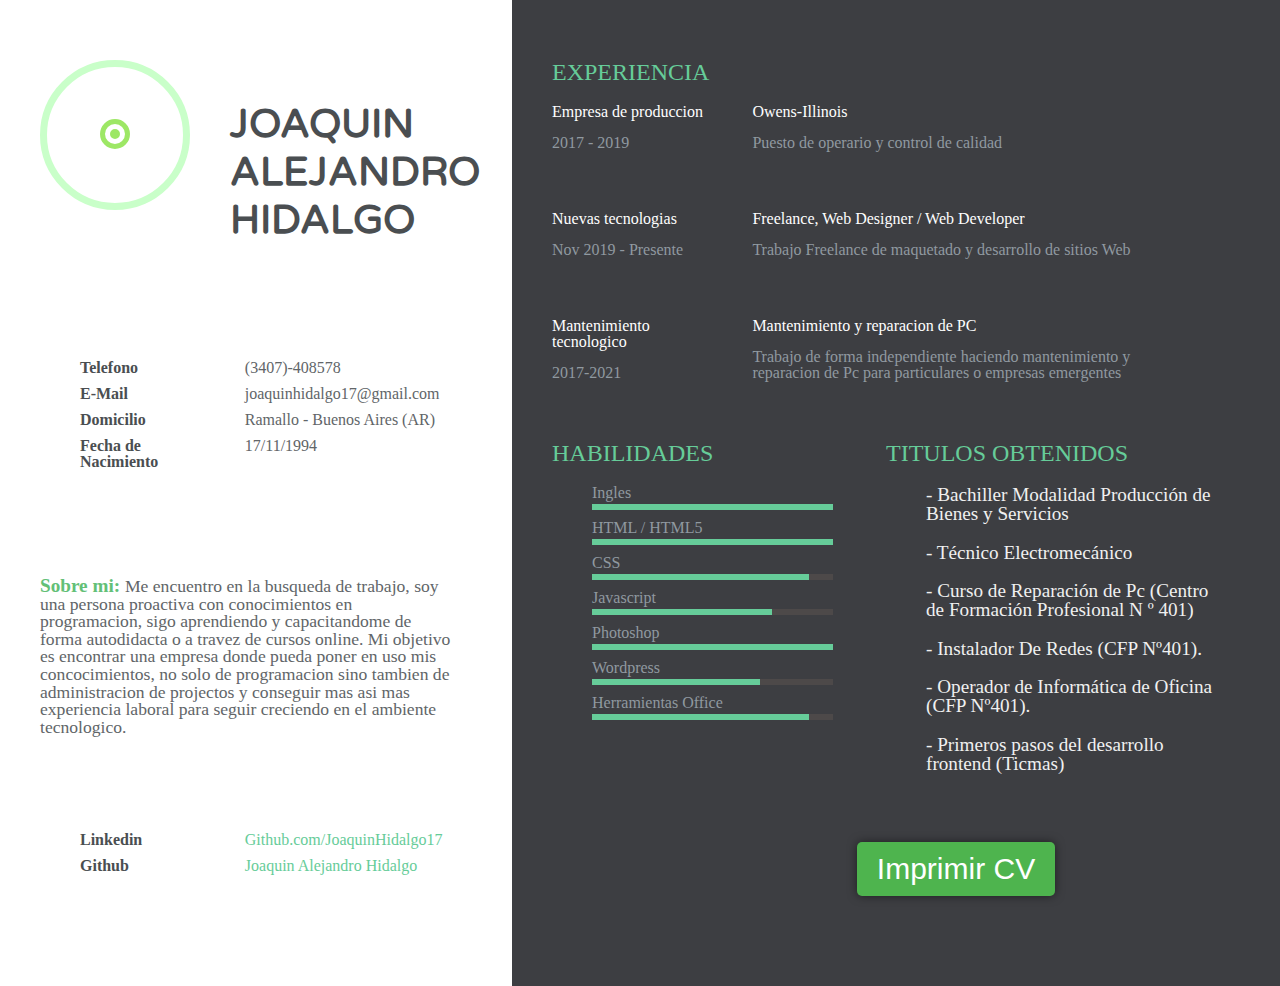
==== CV/index.html @ b627b4f5 "Add files via upload" ====
<!DOCTYPE html>
<html lang="es" >
<head>
  <meta charset="UTF-8">
  <title>CV</title>
  <meta name="viewport" content="width=device-width, initial-scale=1, maximum-scale=1">
  
  <link rel="stylesheet" href="style.css">

</head>
<body>

<div class="resume-wrapper">
	<section class="profile section-padding">
		<div class="container">
			<div class="picture-resume-wrapper">
        <div class="picture-resume">
        <span><img src="/imgn.jpg" alt="" /></span>
        
      </div>
         <div class="contenedor"></div>
 </div>
      <div class="name-wrapper">
        <h1>Joaquin Alejandro<br/>Hidalgo</h1>
      </div>
      <div class="contenedor"></div>
      <div class="contact-info contenedor">
      	<ul class="list-titles">
      		<li>Telefono</li>
      		<li>E-Mail</li>
      		<li>Domicilio</li>
          <li>Fecha de Nacimiento</li>
      	</ul>
        <ul class="list-content">
        	<li>(3407)-408578</li> 
        	<li>joaquinhidalgo17@gmail.com</li> 
        	<li>Ramallo - Buenos Aires (AR)</li> 
        	<li>17/11/1994</li> 
        </ul>
      </div>
      <div class="contact-presentation"> 
      	<p><span class="sobre-mi">Sobre mi: </span><span class="texto-sobre-mi"> Me encuentro en la busqueda de trabajo, soy una persona proactiva con conocimientos en programacion, sigo aprendiendo y capacitandome de forma autodidacta o a travez de cursos online.
          Mi objetivo es encontrar una empresa donde pueda poner en uso mis concocimientos, no solo de programacion sino tambien de administracion de projectos y conseguir mas asi mas experiencia laboral para seguir creciendo en el ambiente tecnologico. </p>
        </span></div>
      <div class="contact-social contenedor">
      	<ul class="list-titles">
      		<li>Linkedin</li>
      		<li>Github</li>
      	</ul>
        <ul class="list-content">
      		<li><a href="https://github.com/JoaquinHidalgo17">Github.com/JoaquinHidalgo17</a></li>
      		<li><a href="https://www.linkedin.com/in/joaquin-alejandro-hidalgo-6174b5220">Joaquin Alejandro Hidalgo</a></li>
      	</ul>
      </div>
		</div>
	</section>
  
  <section class="experience section-padding">
  	<div class="container">
  		<h3 class="experience-title">Experiencia</h3>
      
      <div class="experience-wrapper">
      	<div class="company-wrapper contenedor">
      		<div class="experience-title">Empresa de produccion</div> 
          <div class="time">2017 - 2019</div> 
      	</div>
        
        <div class="job-wrapper contenedor">
        	<div class="experience-title">Owens-Illinois </div> 
          <div class="company-description">
          	<p>Puesto de operario y control de calidad
            </p>  
          </div>
        </div>
        
        <div class="company-wrapper contenedor">
      		<div class="experience-title">Nuevas tecnologias</div> 
          <div class="time">Nov 2019 - Presente</div> 
      	</div>
        
         <div class="job-wrapper contenedor">
        	<div class="experience-title">Freelance, Web Designer / Web Developer</div> 
          <div class="company-description">
          	<p>Trabajo Freelance de maquetado y desarrollo de sitios Web</p> 
          </div>
        </div>
        
        <div class="company-wrapper contenedor">
      		<div class="experience-title">Mantenimiento tecnologico</div>
          <div class="time">2017-2021</div> 
      	</div> 
        
         <div class="job-wrapper contenedor">
        	<div class="experience-title">Mantenimiento y reparacion de PC</div>
          <div class="company-description">
          	<p>Trabajo de forma independiente haciendo mantenimiento y reparacion de Pc para particulares o empresas emergentes</p>   
          </div>
        </div>
        
      </div>
      
      <div class="section-wrapper contenedor">
      	<h3 class="section-title">Habilidades</h3>
        	<ul>
            <li class="skill-percentage">Ingles</li>
        		<li class="skill-percentage">HTML / HTML5</li>
        		<li class="skill-percentage">CSS</li>
        		<li class="skill-percentage">Javascript</li>
        		<li class="skill-percentage">Photoshop</li>
        		<li class="skill-percentage">Wordpress</li>
        		<li class="skill-percentage">Herramientas Office</li>
            
        	</ul>
        
      </div>
      
      <div class="section-wrapper contenedor">
        <h3 class="section-title">Titulos Obtenidos</h3>  
        <ul class="titles">
          <li>- Bachiller Modalidad Producción de Bienes y Servicios</li>
          <li>- Técnico Electromecánico</li>
          <li>- Curso de Reparación de Pc (Centro de Formación 
            Profesional N º 401)</li>
          <li>- Instalador De Redes (CFP Nº401).</li>
          <li>- Operador de Informática de Oficina (CFP Nº401).</li>
          <li>- Primeros pasos del desarrollo frontend (Ticmas)</li>
        </ul>
      </div>
     
  	</div>
      <button class="imprimir">Imprimir CV</button>
  </section>
  
  <div class="contenedor"></div>
  
</div>



<script  src="jscript.js"></script>

</body>
</html>
---- CV/style.css ----
@import url(https://fonts.googleapis.com/css?family=Varela+Round);
@import url(https://fonts.googleapis.com/css?family=Open+Sans:400,300,600,700);
*, *::after, *::before {
  box-sizing: border-box;
}

html, body {
  height: 100%;
}

body {
  font-family: 'Open Sans', sans-serif;
  line-height: 1.5em;
}

a {
  color: #66cc99;
  text-decoration: none;
}

.contenedor::after, .contenedor::before {
  content: " ";
  display: table;
}

.contenedor::after {
  clear: both;
}

.sobre-mi {
  color: #63c077;
  font-weight: 800;
  font-size: 1.2em;
}
.texto-sobre-mi{
  font-size: 1.1em;
}
.resume-wrapper {
  position: relative;
  text-align: center;
  height: 100%;
}

.container {
  min-height: 600px;
}

.profile {
  background: #ffffff;
  width: 40%;
  float: left;
  height: 100%;
  color: #616568;
}
@media (max-width: 850px) {
  .profile {
    width: 100%;
  }
}
.profile .name-wrapper {
  float: left;
  width: 60%;
}
.profile h1 {
  font-size: 2.5em;
  text-align: left;
  font-family: 'Varela Round', sans-serif;
  color: #4a4e51;
  line-height: 1em;
  padding-top: 40px;
  padding-left: 10%;
  font-weight: 600;
  text-transform: uppercase;
  line-height: 1.2;
}
@media (max-width: 1200px) {
  .profile h1 {
    padding-top: 20px;
  }
}
@media (max-width: 450px) {
  .profile h1 {
    font-size: 1.7em;
    padding-top: 20px;
  }
}
@media (max-width: 450px) {
  .picture-resume img {
    width: 120px;
    height: 120px;
  }
  
  .experience .company-wrapper,
  .experience .job-wrapper,
  .section-wrapper {
    width: 100%;
    padding-right: 0;
  }
}
.profile li {
  margin-bottom: 10px;
}
.profile .picture-resume-wrapper {
  width: 40%;
  display: block;
  float: left;
  
}
@media (max-width: 1200px) {
  .profile .picture-resume-wrapper {
    width: 100%;
  }
}
.profile .picture-resume {
  width: 220px;
  height: 220px;
  background-size: cover;
  border-radius: 50%;
  margin-right: 0px;
  display: table;
  position: relative;
  vertical-align: middle;
  border: 7px solid rgb(201, 255, 201)
  
}
.profile .picture-resume span {
  display: table-cell;
  vertical-align: middle;
  position: relative;
  margin: 0 auto;
  z-index: 10;
  text-align: center;
  
}
.profile .picture-resume img {
  border-radius: 50%;
  width: 130px;
  border: 15px double rgba(134, 225, 64, 0.807)
  
}
@media (max-width: 1500px) {
  .profile .picture-resume img {
    width: 80px;
  }
}
@media (max-width: 1200px) {
  .profile .picture-resume img {
    width: 120px;
    height: 120px;
    
  }
}
@media (max-width: 1500px) {
  .profile .picture-resume {
    width: 150px;
    height: 150px;
  }
}
@media (max-width: 1200px) {
  .profile .picture-resume {
    width: 200px;
    height: 200px;
  }
}
@media (max-width: 450px) {
  .profile {
    width: 180px;
    height: 180px;
  }
}
.profile .contact-info {
  margin-top: 100px;
  font-weight: 300;
}
@media (max-width: 1200px) {
  .profile .contact-info {
    margin-top: 70px;
  }
}
@media (max-width: 450px) {
  .profile .contact-info {
    margin-top: 50px;
  }
}
.profile .list-titles {
  float: left;
  text-align: left;
  font-weight: 600;
  width: 40%;
  color: #4a4e51;
}
.profile .list-content {
  float: left;
  width: 60%;
  text-align: left;
  font-weight: 300;
}
.profile .contact-presentation {
  text-align: left;
  font-weight: 300;
  margin-top: 80px;
  margin-bottom: 80px;
}
@media (max-width: 1200px) {
  .profile .contact-presentation {
    margin-top: 50px;
    margin-bottom: 50px;
  }
}
@media (max-width: 850px) {
  .profile .contact-presentation {
    margin-top: 30px;
    margin-bottom: 30px;
  }
}
.profile svg {
  width: 100%;
  position: absolute;
  top: 0;
  left: 0;
}
.profile .st0, .profile .st1 {
  fill: #66cc99;
}

.experience {
  background: #3d3e42;
  width: 60%;
  float: left;
  position: relative;
  color: #9099a0;
  font-weight: 300;
  min-height: 100%;
  min-height: 100vh;
}
@media (max-width: 850px) {
  .experience {
    width: 100%;
  }
}
.experience h3.experience-title {
  color: #66cc99;
  text-align: left;
  text-transform: uppercase;
  font-size: 1.5em;
  margin-bottom: 20px;
  font-weight: 400;
}
.titles{
  font-size: 1.2em;
  color: #f0f0f0;
  font-weight: 300;
  margin-top: 0;
}
.titles li{
margin-bottom: 1em;
}
.experience .company-wrapper {
  width: 30%;
  float: left;
  text-align: left;
  padding-right: 5%;
  margin-bottom: 60px;
}
@media (max-width: 450px) {
  .experience .company-wrapper {
    width: 100%;
    margin-bottom: 20px;
  }
}
.experience .job-wrapper {
  width: 70%;
  float: left;
  text-align: left;
  padding-right: 5%;
  margin-bottom: 60px;
}
@media (max-width: 450px) {
  .experience .job-wrapper {
    width: 100%;
    margin-bottom: 40px;
  }
}
.experience .experience-title {
  color: white;
  margin-bottom: 15px;
}

.section-padding {
  padding: 60px 60px 40px 40px;
}
@media (max-width: 850px) {
  .section-padding {
    padding: 80px 15% 40px 10%;
  }
}
@media (max-width: 450px) {
  .section-padding {
    padding: 40px 10% 20px 5%;
  }
}

.section-wrapper {
  width: 50%;
  float: left;
  text-align: left;
  color: #9099a0;
  font-weight: 300;
}
@media (max-width: 450px) {
  .section-wrapper {
    width: 100%;
  }
}
.section-wrapper:nth-child(3) {
  padding-right: 8%;
}
.section-wrapper h3.section-title {
  color: #66cc99;
  text-align: left;
  text-transform: uppercase;
  font-size: 1.5em;
  margin-bottom: 20px;
  font-weight: 400;
}
.section-wrapper .skill-percentage {
  margin-bottom: 10px;
  position: relative;
}
.section-wrapper .skill-percentage::after {
  content: "";
  width: 100%;
  height: 6px;
  background: #4d4949;
  display: block;
  margin-top: 3px;
}
.section-wrapper .skill-percentage::before {
  content: "";
  height: 6px;
  background: #66cc99;
  position: absolute;
  margin-top: 3px;
  bottom: 0;
}
.section-wrapper .skill-percentage:nth-child(1)::before {
  width: 100%;
  -webkit-animation: skill_1 0.6s ease;
          animation: skill_1 0.6s ease;
}
.section-wrapper .skill-percentage:nth-child(2)::before {
  width: 100%;
  -webkit-animation: skill_2 0.6s ease;
          animation: skill_2 0.6s ease;
}
.section-wrapper .skill-percentage:nth-child(3)::before {
  width: 90%;
  -webkit-animation: skill_3 0.6s ease;
          animation: skill_3 0.6s ease;
}
.section-wrapper .skill-percentage:nth-child(4)::before {
  width: 75%;
  -webkit-animation: skill_4 0.6s ease;
          animation: skill_4 0.6s ease;
}
.section-wrapper .skill-percentage:nth-child(5)::before {
  width: 100%;
  -webkit-animation: skill_5 0.6s ease;
          animation: skill_5 0.6s ease;
}
.section-wrapper .skill-percentage:nth-child(6)::before {
  width: 70%;
  -webkit-animation: skill_6 0.6s ease;
          animation: skill_6 0.6s ease;
}
.section-wrapper .skill-percentage:nth-child(7)::before {
  width: 90%;
  -webkit-animation: skill_6 0.6s ease;
          animation: skill_6 0.6s ease;
}

@-webkit-keyframes skill_1 {
  from {
    width: 0%;
  }
  to {
    width: 100%;
  }
}

@keyframes skill_1 {
  from {
    width: 0%;
  }
  to {
    width: 100%;
  }
}
@-webkit-keyframes skill_2 {
  from {
    width: 0%;
  }
  to {
    width: 100%;
  }
}
@keyframes skill_2 {
  from {
    width: 0%;
  }
  to {
    width: 100%;
  }
}
@-webkit-keyframes skill_3 {
  from {
    width: 0%;
  }
  to {
    width: 90%;
  }
}
@keyframes skill_3 {
  from {
    width: 0%;
  }
  to {
    width: 90%;
  }
}
@-webkit-keyframes skill_4 {
  from {
    width: 0%;
  }
  to {
    width: 75%;
  }
}
@keyframes skill_4 {
  from {
    width: 0%;
  }
  to {
    width: 75%;
  }
}
@-webkit-keyframes skill_5 {
  from {
    width: 0%;
  }
  to {
    width: 100%;
  }
}
@keyframes skill_5 {
  from {
    width: 0%;
  }
  to {
    width: 100%;
  }
}
@-webkit-keyframes skill_6 {
  from {
    width: 0%;
  }
  to {
    width: 70%;
  }
}
@keyframes skill_6 {
  from {
    width: 0%;
  }
  to {
    width: 70%;
  }
}
@-webkit-keyframes skill_7 {
  from {
    width: 0%;
  }
  to {
    width: 90%;
  }
}
@keyframes skill_7 {
  from {
    width: 0%;
  }
  to {
    width: 90%;
  }
}


html,body,div,span,applet,object,iframe,h1,h2,h3,h4,h5,h6,p,blockquote,pre,a,abbr,acronym,address,big,cite,code,del,dfn,em,img,ins,kbd,q,s,samp,small,strike,strong,sub,sup,tt,var,b,u,i,center,dl,dt,dd,ol,fieldset,form,label,legend,table,caption,tbody,tfoot,thead,tr,th,td,article,aside,canvas,details,embed,figure,figcaption,footer,header,hgroup,menu,nav,output,ruby,section,summary,time,mark,audio,video{margin:0;padding:0;border:0;font-size:100%;font:inherit;vertical-align:baseline}

article,aside,details,figcaption,figure,footer,header,hgroup,menu,nav,section{display:block}

body{line-height:1}

ol,ul{list-style:none}

blockquote,q{quotes:none}

blockquote:before,blockquote:after,q:before,q:after{content:'';content:none}

table{border-collapse:collapse;border-spacing:0}

.imprimir {
font-size: 30px;
padding: 10px 20px;
margin: 50px 0 50px 140px;
background-color: rgb(78, 180, 78);
border: none;
outline: none;
color: rgb(255, 255, 255);
border-radius: 5px;
box-shadow: 0 0 10px rgba(0,0,0,0.5);
cursor : pointer;
transition: .5s;
}
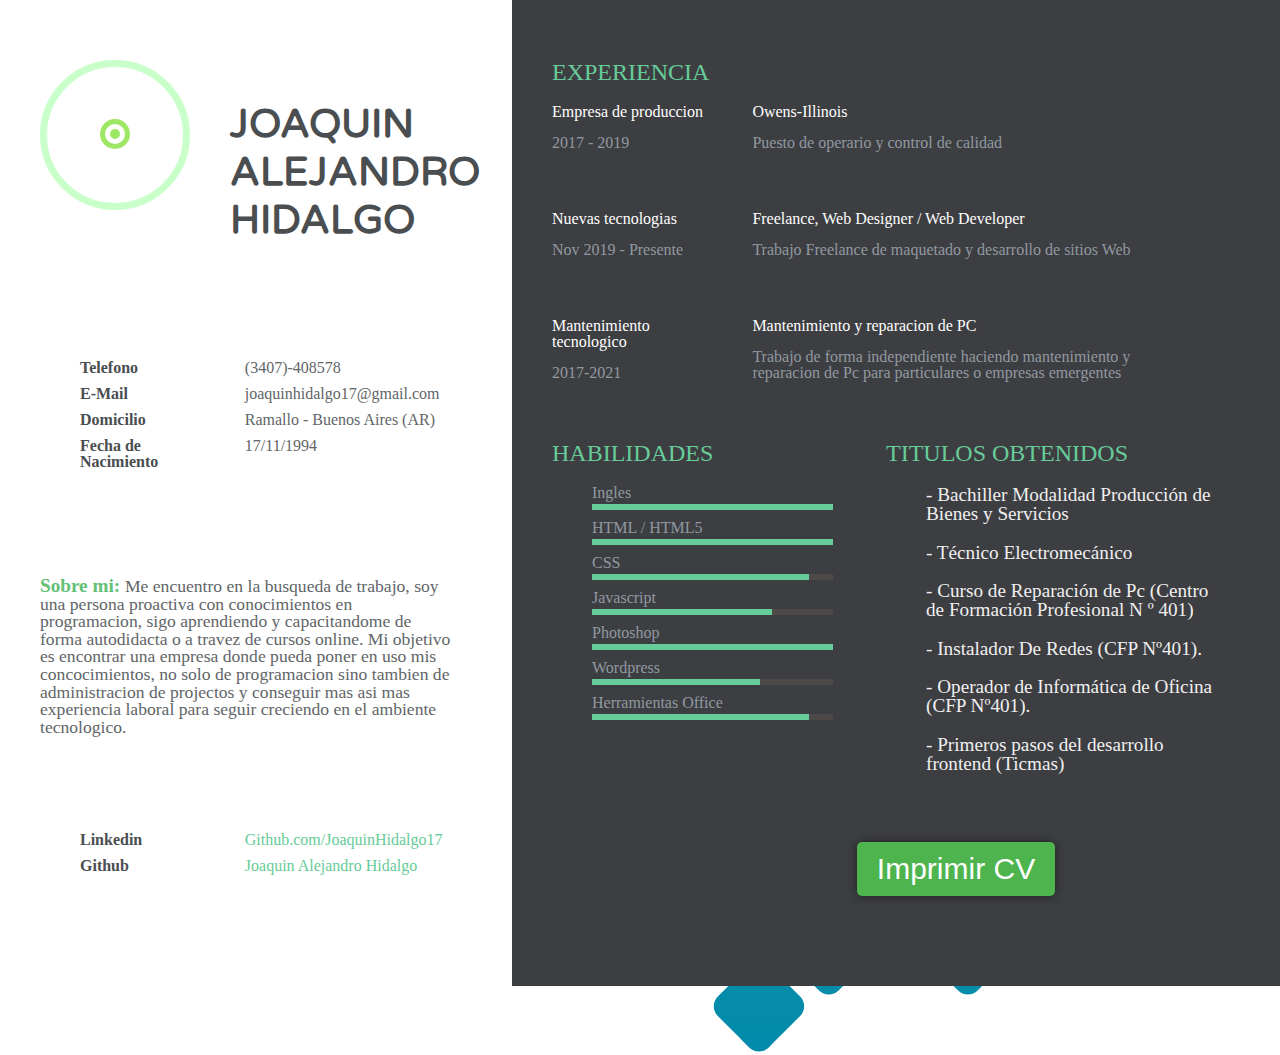
==== commit 2e670b4b: "1" ====
--- a/CV/index.html
+++ b/CV/index.html
@@ -15,7 +15,7 @@
 		<div class="container">
 			<div class="picture-resume-wrapper">
         <div class="picture-resume">
-        <span><img src="/imgn.jpg" alt="" /></span>
+        <span><img src="/imgn.jpg" class="foto" alt="" /></span>
         
       </div>
          <div class="contenedor"></div>
@@ -54,8 +54,10 @@
       </div>
 		</div>
 	</section>
-  
-  <section class="experience section-padding">
+  <div class="background">
+    <img src="./Vector.svg"> 
+  </div>
+    <section class="experience section-padding">
   	<div class="container">
   		<h3 class="experience-title">Experiencia</h3>
       
--- a/CV/style.css
+++ b/CV/style.css
@@ -27,7 +27,11 @@
 .contenedor::after {
   clear: both;
 }
-
+.background{
+  position: absolute;
+  visibility: 5%;
+  left: 50%;
+}
 .sobre-mi {
   color: #63c077;
   font-weight: 800;
@@ -86,7 +90,7 @@
   }
 }
 @media (max-width: 450px) {
-  .picture-resume img {
+  .picture-resume .foto {
     width: 120px;
     height: 120px;
   }
@@ -133,19 +137,19 @@
   text-align: center;
   
 }
-.profile .picture-resume img {
+.profile .picture-resume .foto {
   border-radius: 50%;
   width: 130px;
   border: 15px double rgba(134, 225, 64, 0.807)
   
 }
 @media (max-width: 1500px) {
-  .profile .picture-resume img {
+  .profile .picture-resume .foto {
     width: 80px;
   }
 }
 @media (max-width: 1200px) {
-  .profile .picture-resume img {
+  .profile .picture-resume .foto {
     width: 120px;
     height: 120px;
     
@@ -495,7 +499,7 @@
 }
 
 
-html,body,div,span,applet,object,iframe,h1,h2,h3,h4,h5,h6,p,blockquote,pre,a,abbr,acronym,address,big,cite,code,del,dfn,em,img,ins,kbd,q,s,samp,small,strike,strong,sub,sup,tt,var,b,u,i,center,dl,dt,dd,ol,fieldset,form,label,legend,table,caption,tbody,tfoot,thead,tr,th,td,article,aside,canvas,details,embed,figure,figcaption,footer,header,hgroup,menu,nav,output,ruby,section,summary,time,mark,audio,video{margin:0;padding:0;border:0;font-size:100%;font:inherit;vertical-align:baseline}
+html,body,div,span,applet,object,iframe,h1,h2,h3,h4,h5,h6,p,blockquote,pre,a,abbr,acronym,address,big,cite,code,del,dfn,em,.foto,ins,kbd,q,s,samp,small,strike,strong,sub,sup,tt,var,b,u,i,center,dl,dt,dd,ol,fieldset,form,label,legend,table,caption,tbody,tfoot,thead,tr,th,td,article,aside,canvas,details,embed,figure,figcaption,footer,header,hgroup,menu,nav,output,ruby,section,summary,time,mark,audio,video{margin:0;padding:0;border:0;font-size:100%;font:inherit;vertical-align:baseline}
 
 article,aside,details,figcaption,figure,footer,header,hgroup,menu,nav,section{display:block}
 
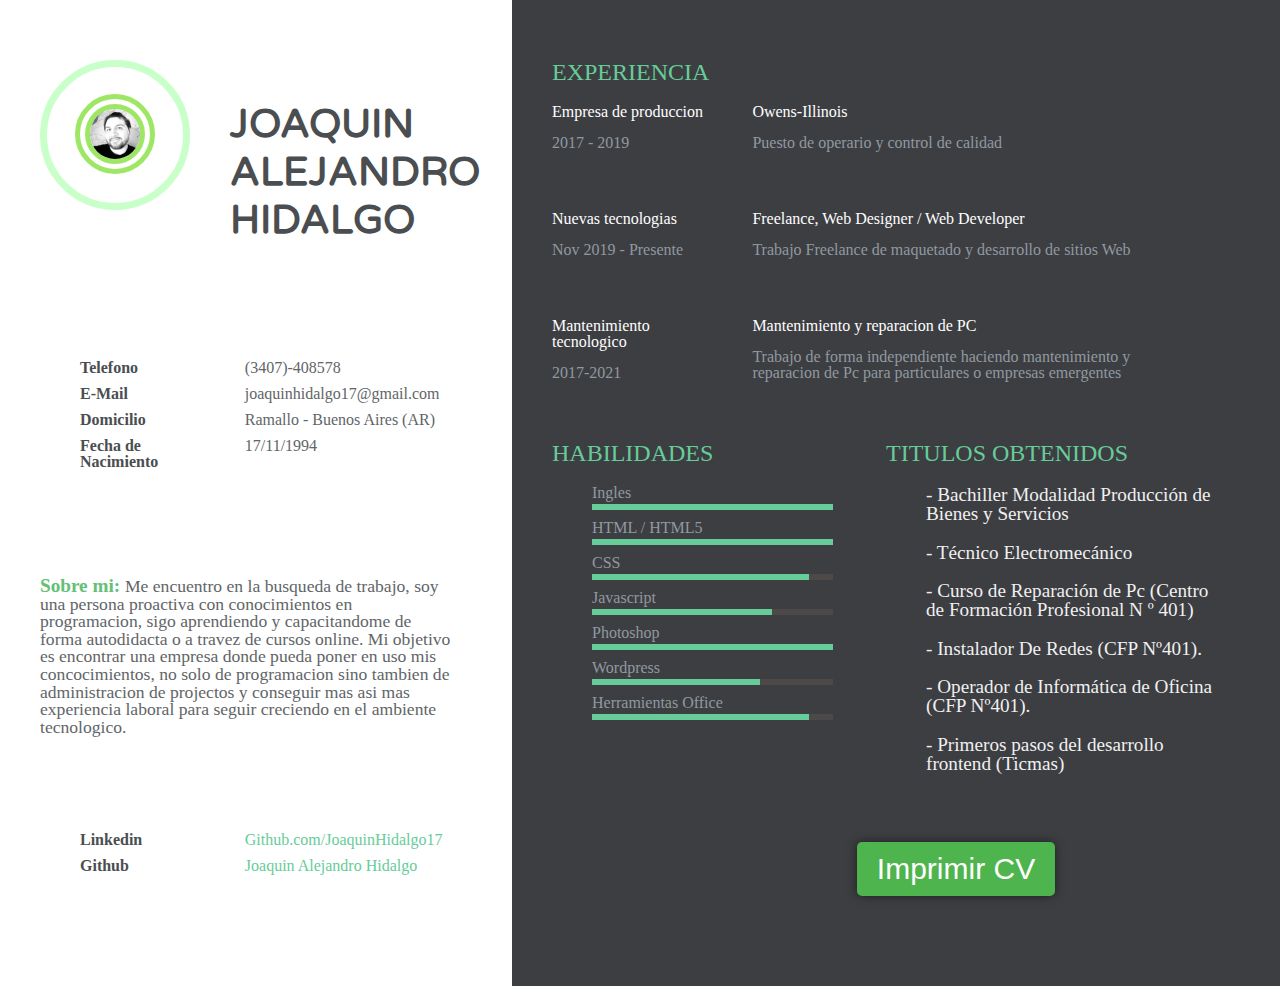
==== commit 47c5217c: "3" ====
--- a/CV/index.html
+++ b/CV/index.html
@@ -15,7 +15,7 @@
 		<div class="container">
 			<div class="picture-resume-wrapper">
         <div class="picture-resume">
-        <span><img src="/imgn.jpg" class="foto" alt="" /></span>
+        <span><img src="./imgn.jpg" alt="" /></span>
         
       </div>
          <div class="contenedor"></div>
@@ -54,10 +54,8 @@
       </div>
 		</div>
 	</section>
-  <div class="background">
-    <img src="./Vector.svg"> 
-  </div>
-    <section class="experience section-padding">
+  
+  <section class="experience section-padding">
   	<div class="container">
   		<h3 class="experience-title">Experiencia</h3>
       
--- a/CV/style.css
+++ b/CV/style.css
@@ -27,11 +27,7 @@
 .contenedor::after {
   clear: both;
 }
-.background{
-  position: absolute;
-  visibility: 5%;
-  left: 50%;
-}
+
 .sobre-mi {
   color: #63c077;
   font-weight: 800;
@@ -90,7 +86,7 @@
   }
 }
 @media (max-width: 450px) {
-  .picture-resume .foto {
+  .picture-resume img {
     width: 120px;
     height: 120px;
   }
@@ -137,19 +133,19 @@
   text-align: center;
   
 }
-.profile .picture-resume .foto {
+.profile .picture-resume img {
   border-radius: 50%;
   width: 130px;
   border: 15px double rgba(134, 225, 64, 0.807)
   
 }
 @media (max-width: 1500px) {
-  .profile .picture-resume .foto {
+  .profile .picture-resume img {
     width: 80px;
   }
 }
 @media (max-width: 1200px) {
-  .profile .picture-resume .foto {
+  .profile .picture-resume img {
     width: 120px;
     height: 120px;
     
@@ -499,7 +495,7 @@
 }
 
 
-html,body,div,span,applet,object,iframe,h1,h2,h3,h4,h5,h6,p,blockquote,pre,a,abbr,acronym,address,big,cite,code,del,dfn,em,.foto,ins,kbd,q,s,samp,small,strike,strong,sub,sup,tt,var,b,u,i,center,dl,dt,dd,ol,fieldset,form,label,legend,table,caption,tbody,tfoot,thead,tr,th,td,article,aside,canvas,details,embed,figure,figcaption,footer,header,hgroup,menu,nav,output,ruby,section,summary,time,mark,audio,video{margin:0;padding:0;border:0;font-size:100%;font:inherit;vertical-align:baseline}
+html,body,div,span,applet,object,iframe,h1,h2,h3,h4,h5,h6,p,blockquote,pre,a,abbr,acronym,address,big,cite,code,del,dfn,em,img,ins,kbd,q,s,samp,small,strike,strong,sub,sup,tt,var,b,u,i,center,dl,dt,dd,ol,fieldset,form,label,legend,table,caption,tbody,tfoot,thead,tr,th,td,article,aside,canvas,details,embed,figure,figcaption,footer,header,hgroup,menu,nav,output,ruby,section,summary,time,mark,audio,video{margin:0;padding:0;border:0;font-size:100%;font:inherit;vertical-align:baseline}
 
 article,aside,details,figcaption,figure,footer,header,hgroup,menu,nav,section{display:block}
 
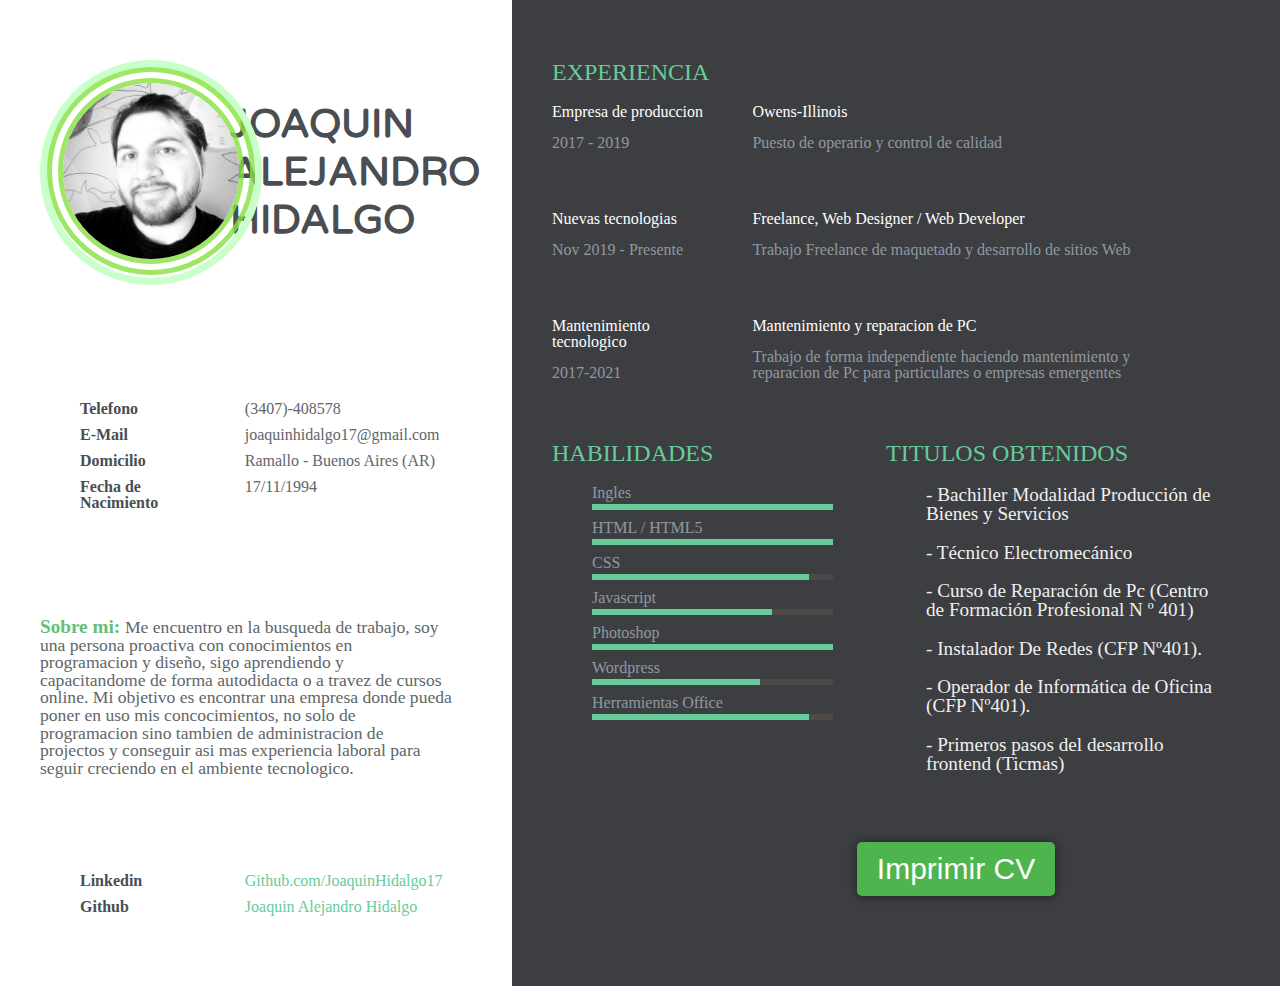
==== commit ded9c54a: "4" ====
--- a/CV/index.html
+++ b/CV/index.html
@@ -39,8 +39,8 @@
         </ul>
       </div>
       <div class="contact-presentation"> 
-      	<p><span class="sobre-mi">Sobre mi: </span><span class="texto-sobre-mi"> Me encuentro en la busqueda de trabajo, soy una persona proactiva con conocimientos en programacion, sigo aprendiendo y capacitandome de forma autodidacta o a travez de cursos online.
-          Mi objetivo es encontrar una empresa donde pueda poner en uso mis concocimientos, no solo de programacion sino tambien de administracion de projectos y conseguir mas asi mas experiencia laboral para seguir creciendo en el ambiente tecnologico. </p>
+      	<p><span class="sobre-mi">Sobre mi: </span><span class="texto-sobre-mi"> Me encuentro en la busqueda de trabajo, soy una persona proactiva con conocimientos en programacion y diseño, sigo aprendiendo y capacitandome de forma autodidacta o a travez de cursos online.
+          Mi objetivo es encontrar una empresa donde pueda poner en uso mis concocimientos, no solo de programacion sino tambien de administracion de projectos y conseguir asi mas experiencia laboral para seguir creciendo en el ambiente tecnologico. </p>
         </span></div>
       <div class="contact-social contenedor">
       	<ul class="list-titles">
--- a/CV/style.css
+++ b/CV/style.css
@@ -109,12 +109,12 @@
 }
 @media (max-width: 1200px) {
   .profile .picture-resume-wrapper {
-    width: 100%;
+    width: 10em;
   }
 }
 .profile .picture-resume {
-  width: 220px;
-  height: 220px;
+  width: 13em;
+  height: 13em;
   background-size: cover;
   border-radius: 50%;
   margin-right: 0px;
@@ -135,32 +135,32 @@
 }
 .profile .picture-resume img {
   border-radius: 50%;
-  width: 130px;
-  border: 15px double rgba(134, 225, 64, 0.807)
+  width: 13em;
+  border: 1em double rgba(134, 225, 64, 0.807)
   
 }
 @media (max-width: 1500px) {
   .profile .picture-resume img {
-    width: 80px;
+    width: 13em;
   }
 }
 @media (max-width: 1200px) {
   .profile .picture-resume img {
-    width: 120px;
-    height: 120px;
+    width: 10em;
+    height:10em;
     
   }
 }
 @media (max-width: 1500px) {
   .profile .picture-resume {
-    width: 150px;
-    height: 150px;
+    width: 11em;
+    height: 11em;
   }
 }
 @media (max-width: 1200px) {
   .profile .picture-resume {
-    width: 200px;
-    height: 200px;
+    width: 13em;
+    height: 13em;
   }
 }
 @media (max-width: 450px) {
